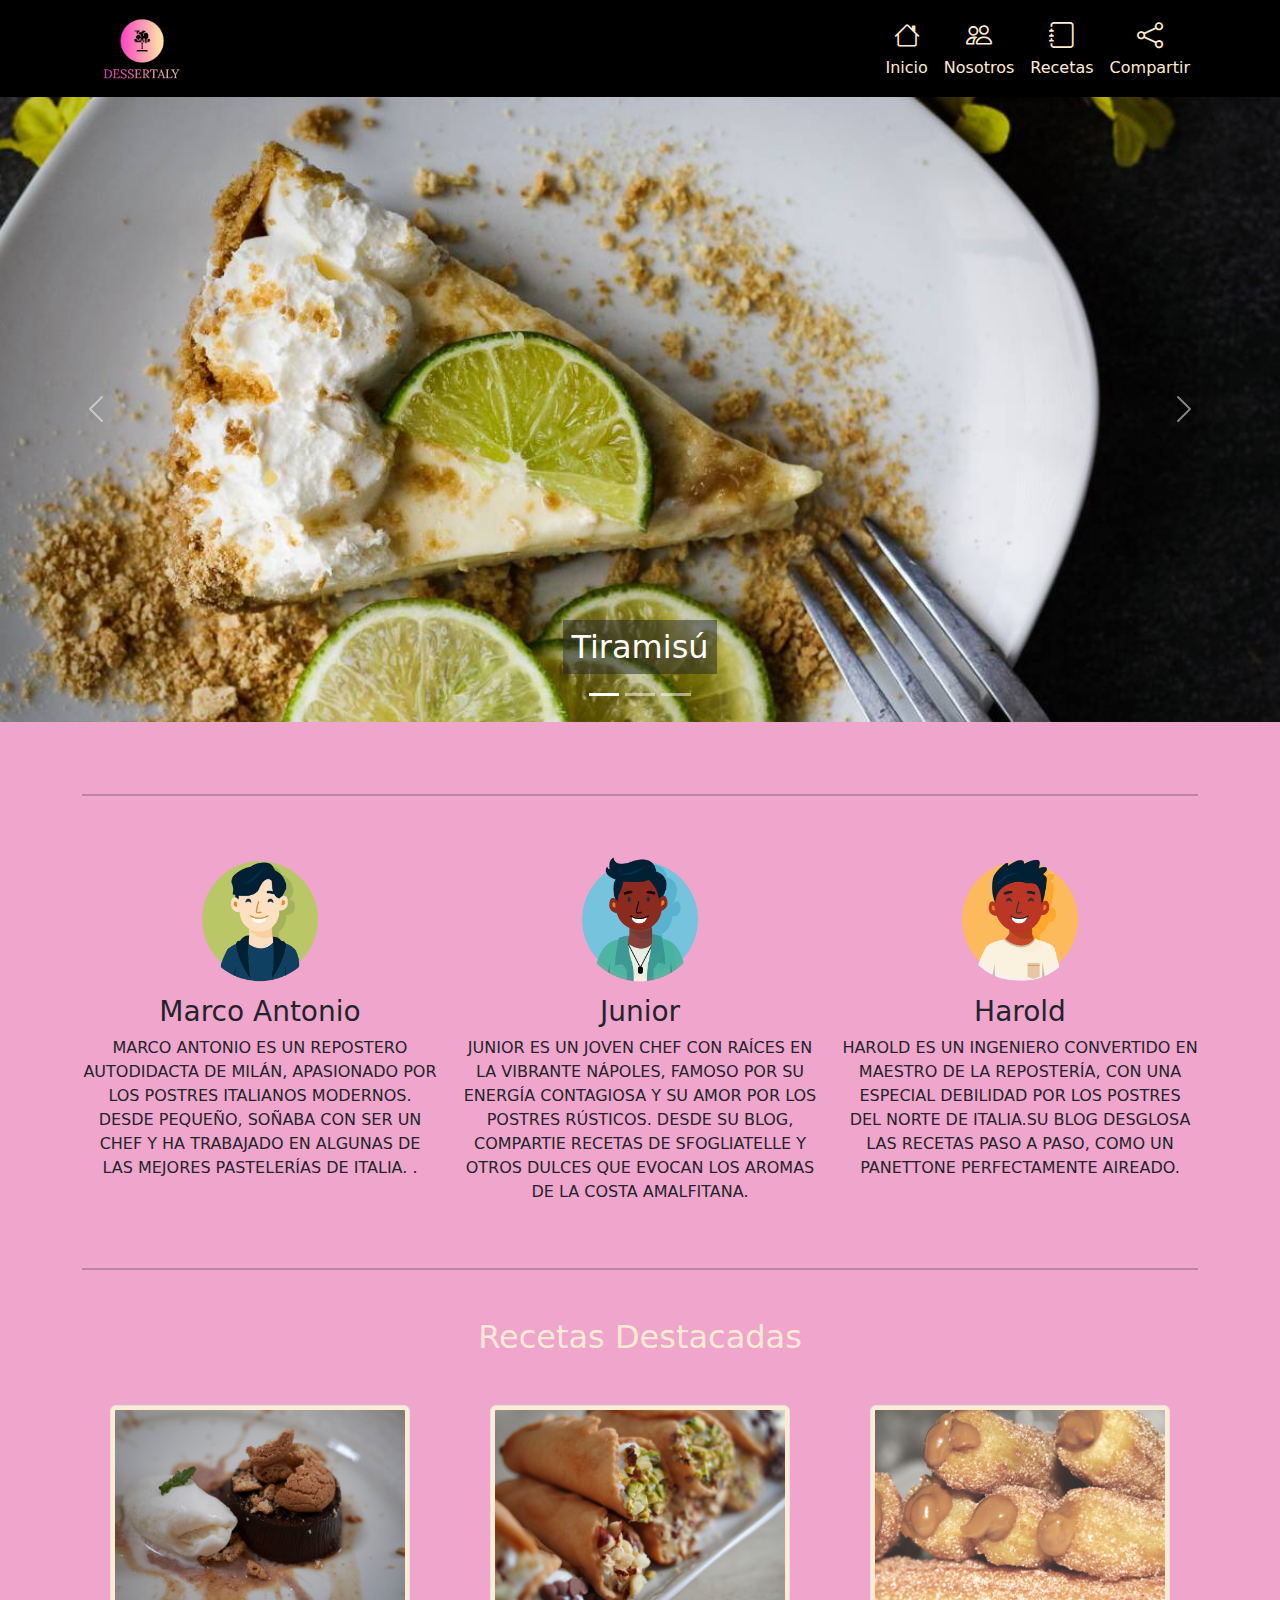
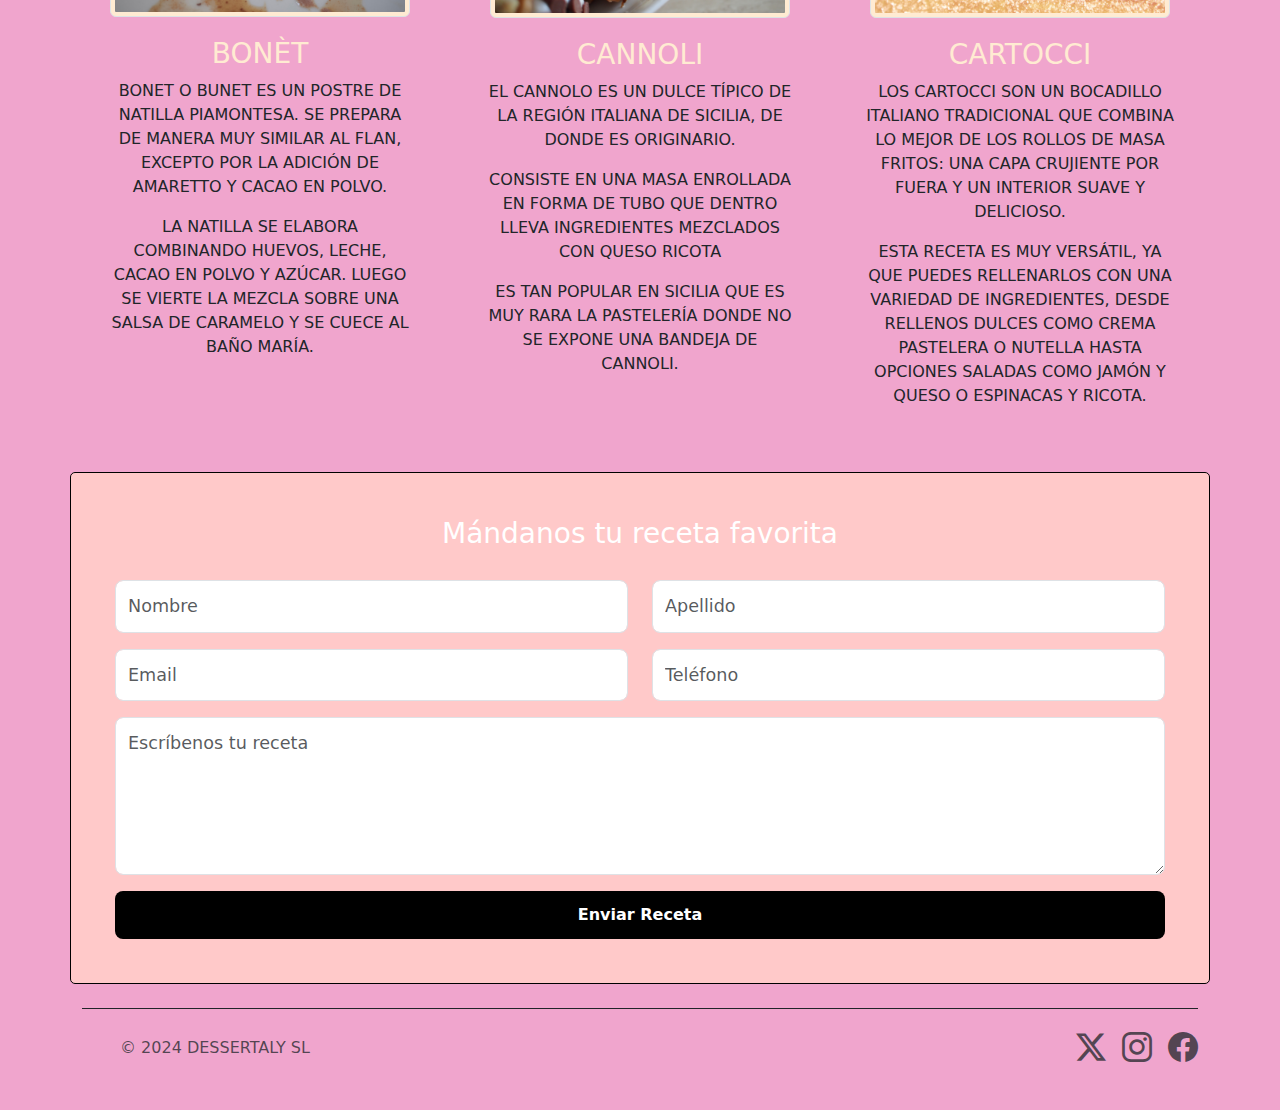
==== home.html @ dd1c9a58 "2024 foooter -aux" ====
<!DOCTYPE html>
<html lang="en">

<head>
  <meta charset="UTF-8">
  <meta name="viewport" content="width=device-width, initial-scale=1.0">
  <title>Home</title>
  <link href="https://cdn.jsdelivr.net/npm/bootstrap@5.3.3/dist/css/bootstrap.min.css" rel="stylesheet"
    integrity="sha384-QWTKZyjpPEjISv5WaRU9OFeRpok6YctnYmDr5pNlyT2bRjXh0JMhjY6hW+ALEwIH" crossorigin="anonymous">
  <link rel="stylesheet" href="https://cdn.jsdelivr.net/npm/bootstrap-icons@1.11.3/font/bootstrap-icons.min.css">
  <script src="https://cdn.jsdelivr.net/npm/bootstrap@5.3.3/dist/js/bootstrap.bundle.min.js"
    integrity="sha384-YvpcrYf0tY3lHB60NNkmXc5s9fDVZLESaAA55NDzOxhy9GkcIdslK1eN7N6jIeHz"
    crossorigin="anonymous"></script>
  <link rel="stylesheet" href="style.css">
  <link rel="icon" type="image/x-icon" href="/imagenes/logo_circular.png">
</head>

<body class="background">
  <!------------------------- Nav bar  ------------------------------------>
  <nav class="navbar navbar-expand-lg navbar-light py-1 sticky-top">
    <div class="container">
      <img id="logo" class="img-fluid mt-2" src="imagenes/logo.png">

      <button class="navbar-toggler" type="button" data-bs-toggle="collapse" data-bs-target="#navbarNavAltMarkup"
        aria-controls="navbarNavAltMarkup" aria-expanded="false" aria-label="Toggle navigation">
        <span class="navbar-toggler-icon"></span>
      </button>
      
      <div class="collapse navbar-collapse" id="navbarNavAltMa  rkup">
        <div class="navbar-nav ms-auto">
          <a class="nav-link active d-flex flex-column align-items-center" href="#">
            <i class="bi bi-house nav-bar-icons"></i>
            Inicio
          </a>

          <a class="nav-link d-flex flex-column align-items-center" href="#nosotros">
            <i class="bi bi-people nav-bar-icons"></i>
            Nosotros
          </a>

          <a class="nav-link d-flex flex-column align-items-center" href="recipes.html" target="_blank">
            <i class="bi bi-journal nav-bar-icons"></i>
            Recetas
          </a>

          <a class="nav-link d-flex flex-column align-items-center" href="#contact-form-link">
            <i class="bi bi-share nav-bar-icons"></i>
            Compartir
          </a>
        </div>
      </div>
    </div>
  </nav>


  <div data-bs-spy="scroll" data-bs-target="#navbar-example2" data-bs-offset="0" class="scrollspy-example" tabindex="0">

    <div id="carouselExampleIndicators" class="carousel slide  mx-auto" data-bs-ride="carousel" data-bs-interval="5000">
      <div class="carousel-indicators">
        <button type="button" data-bs-target="#carouselExampleIndicators" data-bs-slide-to="0" class="active"
          aria-current="true" aria-label="Slide 1"></button>
        <button type="button" data-bs-target="#carouselExampleIndicators" data-bs-slide-to="1"
          aria-label="Slide 2"></button>
        <button type="button" data-bs-target="#carouselExampleIndicators" data-bs-slide-to="2"
          aria-label="Slide 3"></button>
      </div>
      <div class="carousel-inner">
        <div class="carousel-item active">
          <img src="imagenes/postre1.png" class="d-block w-100" alt="...">
          <div class="carousel-caption d-none d-md-block">
            <h2 class="bg-dark bg-opacity-50 text-white d-inline-block p-2">Tiramisú</h2>

          </div>
        </div>
        <div class="carousel-item">
          <img src="imagenes/postre2.png" class="d-block w-100" alt="...">
          <div class="carousel-caption d-none d-md-block">
            <h2 class="bg-light text-dark d-inline-block">Helado</h2>
          </div>
        </div>
        <div class="carousel-item">
          <img src="imagenes/postre3.png" class="d-block w-100" alt="...">
          <div class="carousel-caption d-none d-md-block">
            <h2 class="bg-light text-dark d-inline-block">Roscón de nata</h2>
          </div>
        </div>
      </div>
      <button class="carousel-control-prev" type="button" data-bs-target="#carouselExampleIndicators"
        data-bs-slide="prev">
        <span class="carousel-control-prev-icon" aria-hidden="true"></span>
        <span class="visually-hidden">Previous</span>
      </button>
      <button class="carousel-control-next" type="button" data-bs-target="#carouselExampleIndicators"
        data-bs-slide="next">
        <span class="carousel-control-next-icon" aria-hidden="true"></span>
        <span class="visually-hidden">Next</span>
      </button>
    </div>

    <a href="/" class="mb-3 me-2 mb-md-0 text-muted text-decoration-none lh-1">
      <svg class="bi" width="30" height="24">
        <use xlink:href="#bootstrap" />
      </svg>
    </a>

    <div class="container">
      <hr class="border-dark my-5 border-2">
    </div>

    <!------------------------------------ Nosotros ----------------------------------->
    <div class="container" id="nosotros">
      <div class="row">
        <div class="col-12 col-md-4 d-flex flex-column align-items-center">
          <img class="profile_img img-fluid" src="imagenes/profile_icons/marco.png" alt="">
          <h3>Marco Antonio</h3>
          <p class="info">MARCO ANTONIO ES UN REPOSTERO AUTODIDACTA DE MILÁN, APASIONADO POR LOS POSTRES ITALIANOS MODERNOS. DESDE PEQUEÑO, SOÑABA CON SER UN CHEF Y HA TRABAJADO EN ALGUNAS DE LAS MEJORES PASTELERÍAS DE ITALIA. .</p>
        </div>
        <div class="col-12 col-md-4 d-flex flex-column align-items-center">
          <img class="profile_img img-fluid" src="imagenes/profile_icons/junior.png" alt="">
          <h3>Junior</h3>
          <p class="info">JUNIOR ES UN JOVEN CHEF CON RAÍCES EN LA VIBRANTE NÁPOLES, FAMOSO POR SU ENERGÍA CONTAGIOSA Y SU AMOR POR LOS POSTRES RÚSTICOS. DESDE SU BLOG, COMPARTIE RECETAS DE SFOGLIATELLE Y OTROS DULCES QUE EVOCAN LOS AROMAS DE LA COSTA AMALFITANA.</p>
        </div>
        <div class="col-12 col-md-4 d-flex flex-column align-items-center">
          <img class="profile_img img-fluid" src="imagenes/profile_icons/harold.png" alt="">
          <h3>Harold</h3>
          <p class="info">HAROLD ES UN INGENIERO CONVERTIDO EN MAESTRO DE LA REPOSTERÍA, CON UNA ESPECIAL DEBILIDAD POR LOS POSTRES DEL NORTE DE ITALIA.SU BLOG DESGLOSA LAS RECETAS PASO A PASO, COMO UN PANETTONE PERFECTAMENTE AIREADO.</p>
        </div>
      </div>
    </div>

    <div class="container">
      <hr class="border-dark my-5 border-2">
    </div>

    <!---------------------------- Recetas destacadas --------------------------------->
    <div class="container">
      <h2 class="text-center mb-5 titulo">Recetas Destacadas</h2>
      <div class="row">
        <!------------------- Postre 1 ------------------->
        <div class="col-12 col-md-4 d-flex flex-column align-items-center">
          <img class="recetas-des img-fluid img-thumbnail"  data-bs-toggle="modal" data-bs-target="#bonet"
            src="imagenes/BONÈT.png" alt="">

          <!------------------- Modal 1 ------------------->
          <div class="modal fade" id="bonet" data-bs-backdrop="static" data-bs-keyboard="false" tabindex="-1"
            aria-labelledby="staticBackdropLabel" aria-hidden="true">
            <div class="modal-dialog">
              <div class="modal-content modal-backgroud">
                <div class="modal-header">
                  <h1 class="modal-title fs-2" id="staticBackdropLabel">Preparación Bonet</h1>
                  <button type="button" class="btn-close" data-bs-dismiss="modal" aria-label="Close"></button>
                </div>
                <div class="modal-body">
                  <div class="container">
                    <div class="row">
                      <div class="col-12 text-center">
                        <img class="recetas-des img-fluid recetas-modal mb-4" src="imagenes/BONÈT.png" alt="">
                        <h3>BONET</h3>
                      </div>
                      <div>
                        <h3 class="mt-4 mb-2 text-start">INGREDIENTES</h3>
                        <ul>
                          <li>1/2 l de leche fresca entera</li>
                          <li>4 huevos</li>
                          <li>100 g de azúcar + 8 cucharaditas</li>
                          <li>150 g de amaretti + 10 para decorar</li>
                          <li>40 g de cacao en polvo sin azúcar</li>
                          <li>1/2 vasito de licor de café expreso</li>
                          <li>1/2 vasido de licor de ron o un licor de almendras</li>
                        </ul>
                      </div>
                      <div>
                        <h3 class="mt-4 mb-2 text-start">Elaboracion</h3>
                        <ul>
                          <li>1. Machacamos los amaretti en un mortero hasta obtener una harina fina. No pasa nada si nos queda algún pedacillo más grande. Reservamos en un cuenco.</li>
                          <li>2. En un cazo ponemos a calentar a fuego lento las 8 cucharaditas de azúcar. Removemos con una cuchara de madera de vez en cuando hasta que se haya disuelto completamente. Dejamos que tome un color ámbar. Repartimos el caramelo entre 8 moldes individuales para flan. Podemos utilizar moldes individuales o uno único. Tendrá que quedar cubierto todo el fondo. Esta operación se tiene que hacer rápidamente, porque el caramelo se enfría en seguida, y con mucho cuidado ya que el caramelo quema muchísimo.</li>
                          <li>3. En un bol mezclamos los huevos, el azúcar y el cacao tamizado (para evitar grumos).</li>
                          <li>4. Removemos bien con una espátula de silicona. Se podrían utilizar también unas varillas pero éstas incorporan aire en la masa lo que no nos daría un buen resultado. Mezclamos bien hasta que el azúcar se haya disuelto. Incorporamos el café, el ron y la leche y removemos bien de nuevo. Obtendremos una mezcla muy líquida.</li>
                          <li>5. Incorporamos por último los amaretti y mezclamos. Calentamos el horno a 150ºC y cocemos los bonet al baño maría. Para ello, rellenamos los moldes con la mezcla y los ponemos dentro de un molde con el borde alto. Rellenamos el molde con agua hasta 1/2 cm por debajo del borde de los moldes individuales y metemos en el horno caliente durante unos 50 minutos aproximadamente.</li>
                          <li>6. El bonet estará listo cuando empujando ligeramente con un dedo en el centro de uno de ellos veamos que la crema ofrece resistencia. Una vez cocidos los sacamos del horno y los dejamos enfriar completamente antes de meterlos en el frigo. Servimos el bonet frío, desmoldado en un plato individual acompañado de un amaretto.</li>
                        </ul>
                      </div>
                      <img class="recetas-des img-fluid recetas-modal" src="imagenes/modal/preparacion_bonet.png"
                        alt="">
                    </div>
                  </div>
                </div>
              </div>
            </div>
          </div>
          <!----------------- Descripción 1 -------------------->
          <h3 class="titulo_postre">BONÈT</h3>

          <div class="info px-4">
            <p>BONET O BUNET ES UN POSTRE DE NATILLA PIAMONTESA. SE PREPARA DE MANERA MUY SIMILAR 
                AL FLAN, EXCEPTO POR LA ADICIÓN DE AMARETTO Y CACAO EN POLVO. </p>
            <p>
                LA NATILLA SE ELABORA COMBINANDO HUEVOS,
                LECHE, CACAO EN POLVO Y AZÚCAR. LUEGO SE VIERTE LA MEZCLA SOBRE UNA SALSA DE CARAMELO Y SE CUECE AL 
                BAÑO MARÍA.
            </p>
          </div>   
        </div>

        <!----------------- Postre 2 -------------------->
        <div class="col-12 col-md-4 d-flex flex-column align-items-center">
          <img class="recetas-des img-fluid img-thumbnail" data-bs-toggle="modal" data-bs-target="#cannoli"
            src="imagenes/CANNOLI.png" alt="">

          <!------------------- Modal 2 ---------------------->
          <div class="modal fade" id="cannoli" data-bs-backdrop="static" data-bs-keyboard="false" tabindex="-1"
            aria-labelledby="staticBackdropLabel" aria-hidden="true">
            <div class="modal-dialog">
              <div class="modal-content modal-backgroud">
                <div class="modal-header">
                  <h1 class="modal-title fs-2" id="staticBackdropLabel">Preparación cannoli</h1>
                  <button type="button" class="btn-close" data-bs-dismiss="modal" aria-label="Close"></button>
                </div>
                <div class="modal-body">
                  <div class="container">
                    <div class="row">
                      <div class="col-12 text-center">
                        <img class="recetas-des img-fluid recetas-modal mb-4" src="imagenes/CANNOLI.png" alt="">
                        <h3>CANNOLI</h3>
                      </div>
                      <div>
                        <h3 class="mt-4 mb-2 text-start">INGREDIENTES</h3>
                        <ul>
                          <li>1 huevo</li>
                          <li>250 g de harina de repostería</li>
                          <li>40 g de azúcar glas</li>
                          <li>1 cucharadita de cacao</li>
                          <li>40 g de manteca de cerdo</li>
                          <li>Una pizca de sal</li>
                          <li>60 ml de vino Marsala</li>
                          <li>½ cucharadita de vinagre de vino blanco</li>
                          <li>Aceite de oliva suave abundante para freír</li>
                          <li>Pistacho en granillo para rematar</li>
                        </ul>
                      </div>
                      <div>
                        <h3 class="mt-4 mb-2 text-start">Elaboracion</h3>
                        <ul>
                          <li>1. Colocar la ricotta encima de un colador y dejar escurriendo todo lo que se pueda, plastando ligeramente de vez en cuando. Se puede dejar sobre el colador, filmada, en la nevera durante toda una noche para que quede la menor cantidad de suero posible. También se puede envolver en una tela de queso o estameña, apretando muy bien.</li>
                          <li>2. Cuando la ricotta ya esté bien seca, añadir el azúcar glas y batir con unas varillas de forma enérgica hasta que quede una crema sedosa. En este punto se pueden añadir los chips de chocolate o la fruta escarchada.</li>
                          <li>3. Meter la crema en una manga pastelera y dejar en la nevera al menos cinco horas.</li>
                          <li>4. Para preparar la masa, batir la manteca con unas varillas potentes junto con el azúcar y la sal, hasta que espume ligeramente. Añadir el huevo y seguir batiendo.</li>
                          <li>5. Mezclar la harina con el cacao e ir incorporando la mezcla a la anterior; añadir también poco a poco el vinagre y el vino. Trabajar hasta conseguir una masa que no se pegue demasiado, añadir un poco más de harina si fuese necesario, pero no puede ser mucha ya que la masa tiene que ser húmeda.</li>
                          <li>6. Cubrir la masa con papel film y dejar en la nevera durante una hora.</li>
                          <li>7. Estirar la masa hasta conseguir dos o tres milímetros de grosor, con la máquina de pasta o con el rodillo. Siempre espolvoreando un poco de harina por fuera.</li>
                          <li>8. Dividir las láminas de masa en cuadrados de 10x10 cm aproximadamente.</li>
                          <li>9. Enrollar los cuadrados en el molde para freír pegando dos esquinas, con las puntas hacia fuera (como un rombo). Para pegar las dos puntas utilizar un poco de huevo batido. Dejar reposar en la nevera 30 minutos.</li>
                          <li>10. Calentar abundante aceite en una sartén honda o en un cazo. Cuando esté bien caliente, freír los canutillos uno a uno. Cuando suflen ligeramente y se vean rígidos, no más de un minuto, retirar del aceite y pasar a un papel absorbente.</li>
                          <li>11. Es muy importante retirar el molde en ese momento, con mucho cuidado de no quemarnos: si esperamos mucho se quedará pegado y nos costará muchísimo quitarlo. En ese momento dejar enfriar completamente la masa.</li>
                          <li>12. A la hora de servir, rellenar con la crema y poner el granillo de pistacho en los bordes.</li>
                        </ul>
                      </div>
                      <img class="recetas-des img-fluid recetas-modal" src="imagenes/modal/preparacion_cannoli.png" alt="">
                    </div>
                  </div>
                </div>
              </div>
            </div>
          </div>

          <!----------------- Descripción 2 -------------------->
          <h3 class="titulo_postre">CANNOLI</h3>

          <div class="info px-4">
            <p>EL CANNOLO ES UN DULCE TÍPICO DE LA REGIÓN ITALIANA DE SICILIA, DE DONDE ES ORIGINARIO.</p>

            <p>
                CONSISTE EN UNA MASA ENROLLADA EN FORMA DE TUBO QUE DENTRO LLEVA INGREDIENTES MEZCLADOS CON 
                QUESO RICOTA
            </p>    

            <p>
                ES TAN POPULAR EN SICILIA QUE ES MUY RARA LA PASTELERÍA DONDE NO SE EXPONE UNA BANDEJA
                 DE CANNOLI.
            </p>
          </div> 
        </div>

        <!----------------- Postre 3 -------------------->
        <div class="col-12 col-md-4 d-flex flex-column align-items-center">
          <img class="recetas-des img-fluid img-thumbnail" data-bs-toggle="modal" data-bs-target="#cartocci"
            src="imagenes/CARTOCCI.png" alt="">

          <!--------------- Modal 3 ----------------->
          <div class="modal fade" id="cartocci" data-bs-backdrop="static" data-bs-keyboard="false" tabindex="-1"
            aria-labelledby="staticBackdropLabel" aria-hidden="true">
            <div class="modal-dialog">
              <div class="modal-content modal-backgroud">
                <div class="modal-header">
                  <h1 class="modal-title fs-2" id="staticBackdropLabel">Preparación Cartocci</h1>
                  <button type="button" class="btn-close" data-bs-dismiss="modal" aria-label="Close"></button>
                </div>
                <div class="modal-body">
                  <div class="container">
                    <div class="row">
                      <div class="col-12 text-center">
                        <img class="recetas-des img-fluid recetas-modal mb-4" src="imagenes/CARTOCCI.png" alt="">
                        <h3>CARTOCCI</h3>
                      </div>
                      <div>
                        <h3 class="mt-4 mb-2 text-start">INGREDIENTES</h3>
                        <ul>
                          <li>500 gramos de harina </li>
                          <li>250 ml de agua tibia </li>
                          <li>10 gramos de levadura fresca o 5 gramos de levadura seca </li>
                          <li>1 cucharadita de sal </li>
                          <li>2 cucharadas de aceite de oliva </li>
                          <li>Relleno de tu elección </li>
                          <li>Aceite para freír  </li>
                          <li>Azúcar glas </li>
                        </ul>
                      </div>
                      <div>
                        <h3 class="mt-4 mb-2 text-start">Elaboracion</h3>
                        <ul>
                          <li>1. En un bol grande, disuelve la levadura en el agua tibia. Deja reposar durante unos minutos hasta que se active. </li>
                          <li>2. Añade la harina y la sal al bol con la levadura activada. Mezcla bien hasta obtener una masa homogénea.  </li>
                          <li>3. Agrega el aceite de oliva y amasa la masa en una superficie ligeramente enharinada durante unos 10 minutos, o hasta que la masa sea suave y elástica.  </li>
                          <li>4. Forma una bola con la masa y colócala en un bol engrasado. Cubre con un paño húmedo y deja reposar en un lugar cálido durante aproximadamente 1 hora, o hasta que la masa haya duplicado su tamaño.  </li>
                          <li>5. Una vez que la masa haya levado, divídela en porciones pequeñas y estira cada porción en forma de círculo.  </li>
                          <li>6. Coloca una cucharada del relleno de tu elección en el centro de cada círculo de masa.  </li>
                          <li>7. Doble la masa sobre el relleno para formar un rollo y sella bien los bordes.  </li>
                          <li>8. Calienta el aceite en una sartén grande a fuego medio-alto.  </li>
                          <li>9. Fríe los Cartocci en el aceite caliente hasta que estén dorados y crujientes por ambos lados.</li>
                          <li>10. Retira los Cartocci del aceite y colócalos en papel absorbente para eliminar el exceso de grasa. </li>
                        </ul>
                      </div>
                      <img class="recetas-des img-fluid recetas-modal" src="imagenes/modal/preparacion_carroci.png" alt="">
                    </div>
                  </div>
                </div>
              </div>
            </div>
          </div>
          <!----------------- Descripción 3 -------------------->
          <h3 class="titulo_postre">CARTOCCI</h3>

          <div class="info px-4">
            <p>LOS CARTOCCI SON UN BOCADILLO ITALIANO TRADICIONAL QUE COMBINA LO MEJOR DE LOS ROLLOS DE MASA FRITOS: 
                UNA CAPA CRUJIENTE POR FUERA Y UN INTERIOR SUAVE Y DELICIOSO.</p>

            <p>
                ESTA RECETA ES MUY VERSÁTIL, YA QUE PUEDES RELLENARLOS CON UNA VARIEDAD DE INGREDIENTES, DESDE
                 RELLENOS DULCES COMO CREMA PASTELERA O NUTELLA HASTA OPCIONES SALADAS COMO JAMÓN Y QUESO O ESPINACAS Y RICOTA. 
            </p>    
          </div>  
        </div>
      </div>
    </div>

    <!----------------------------- Formulario de contacto ----------------------------->
    <div class="container contact-form mt-5 mb-3" id="contact-form-link">
      <form method="post" class="p-4">
        <h3 class="text-center">Mándanos tu receta favorita</h3>
        <!-- Nombre y Apellido -->
        <div class="row">
          <div class="col-md-6 mb-3">
            <input type="text" name="txtName" class="form-control" placeholder="Nombre" />
          </div>
          <div class="col-md-6 mb-3">
            <input type="text" name="txtLastName" class="form-control" placeholder="Apellido" />
          </div>
        </div>

        <!-- Email y Teléfono -->
        <div class="row">
          <div class="col-md-6 mb-3">
            <input type="email" name="txtEmail" class="form-control" placeholder="Email" />
          </div>
          <div class="col-md-6 mb-3">
            <input type="tel" name="txtPhone" class="form-control" placeholder="Teléfono" />
          </div>
        </div>

        <!-- Receta -->
        <div class="row">
          <div class="col-md-12 mb-3">
            <textarea name="txtMsg" class="form-control" placeholder="Escríbenos tu receta" rows="5"></textarea>
          </div>
        </div>

        <div class="text-center">
          <button type="submit" class="btn btnContact">Enviar Receta</button>
        </div>
      </form>
    </div>
  </div>
    <!-------------------------------- Footer  ---------------------------------->
    <div class="container">
      <footer class="d-flex flex-wrap justify-content-between align-items-center py-3 my-4 border-top border-dark">
        <div class="col-md-4 d-flex align-items-center">
          <a href="/" class="mb-3 me-2 mb-md-0 text-muted text-decoration-none lh-1">
            <svg class="bi" width="30" height="24">
              <use xlink:href="#bootstrap" />
            </svg>
          </a>
          <span class="text-muted">&copy; 2024 DESSERTALY SL</span>
        </div>

        <ul class="nav col-md-4 justify-content-end list-unstyled d-flex">
          <li class="ms-3"><a class="text-muted" href="https://twitter.com/?lang=es" target="_blank">
              <i class="bi bi-twitter-x footer-icons"></i>
            </a></li>
          <li class="ms-3"><a class="text-muted" href="https://www.instagram.com" target="_blank">
              <i class="bi bi-instagram footer-icons"></i>
            </a></li>
          <li class="ms-3"><a class="text-muted" href="https://www.facebook.com/?locale=es_ES" target="_blank">
              <i class="bi bi-facebook footer-icons"></i>
            </a></li>
        </ul>
      </footer>
    </div>
  
    <audio autoplay loop src="/imagenes/sonido.mp3"></audio>
</body>

</html>
---- style.css ----
body {
    cursor: url('imagenes/puntero.png'), auto;
}
.background {
    background-color: #F0A5CD;
}
/*- ------------------------------------------------------------------------*/
/*- --------------------------- Modal de postre-----------------------------*/
.modal-backgroud{
    background-color: #F0A5CD;
}
.modal-dialog {
    margin: auto; 
}
.modal-content {
    padding-left: 40px;
    padding-right: 40px;
    padding-bottom: 40px;
    padding-top: 20px;
}
.modal-body {
padding: 0; 
}
.modal-content  .container {
    padding: 0;
    margin: 0; 
}
.modal-header {
    border-bottom: none;
    padding-top: 0;
}
.modal-header h1{
    margin: 0 auto;
}
.recetas-des {
    width: 300px;
    height: auto;
}

.recetas-modal{
    width: 500px;
    height: auto;
}
/*- ------------------------------------------------------------------------*/
/*- ------------------------------ Elementos--------------------------------*/
.icono {
    color: #FFEBD2;
}
.boton {
    color: #FFEBD2;
}
h3 {
    text-align: center;
}
.info {
    text-align: center;
}
.footer-icons{
    font-size: 30px; 
}
#logo {
    width: 120px;
    height: auto;
}
.profile_img {
    width: 150px;
    height: auto;
}
.titulo{
    color: #FFEBD2;
}
.titulo_postre {
    color: #FFEBD2;
    text-align: center;
    margin-top: 20px;  
}
/*- ------------------------------------------------------------------------*/
/*- ----------------- Cosas de la barra de navegación ----------------------*/
.navbar {
    background-color: #000000;
}
/* Color de fondo del buscador ??????? */
.buscador {
    color: #FFEBD2;
}
/*Iconos del navegador con tamaños seteados*/
.nav-bar-icons {
    font-size: 26px;
    color: #FFEBD2;
}
/*Letras de los iconos del nav bar*/
.nav-link {
    color: #FFEBD2 !important;
}
.nav-link:hover {
    transform: scale(1.2);
}
/*- ------------------------------------------------------------------------*/
/*- ---------------------------- Formulartio -------------------------------*/
.contact-form {
    background: #ffc9c9;
    border: solid black 1px;
    border-radius: 5px;
    padding: 20px;
}
.contact-form h3 {
    margin-bottom: 30px;
    color: white;
    text-align: center;
}
/* Campos de formulario */
  .contact-form .form-control {
    border-radius: 0.5rem;
    font-size: 1.1rem;
    padding: 12px;
}
/* Botón de envío */
.contact-form .btnContact {
    width: 100%;  
    border: none;
    border-radius: 0.5rem;
    padding: 12px;
    background: #000000;
    font-weight: 600;
    color: #fff;
    cursor: pointer;
}
.carousel-inner img {
    max-height: 625px;
    object-fit: cover;
}
  .img-thumbnail {
    background-color: #FFEBD2 !important;
}

.pagination > li > a
{
    background-color: white;
    color: black;
    border: black;
}

.pagination > .active > a
{
    color: white;
    background-color: black !Important;
    border: black;

}

#nosotros {
    scroll-margin-top: 120px; 
}
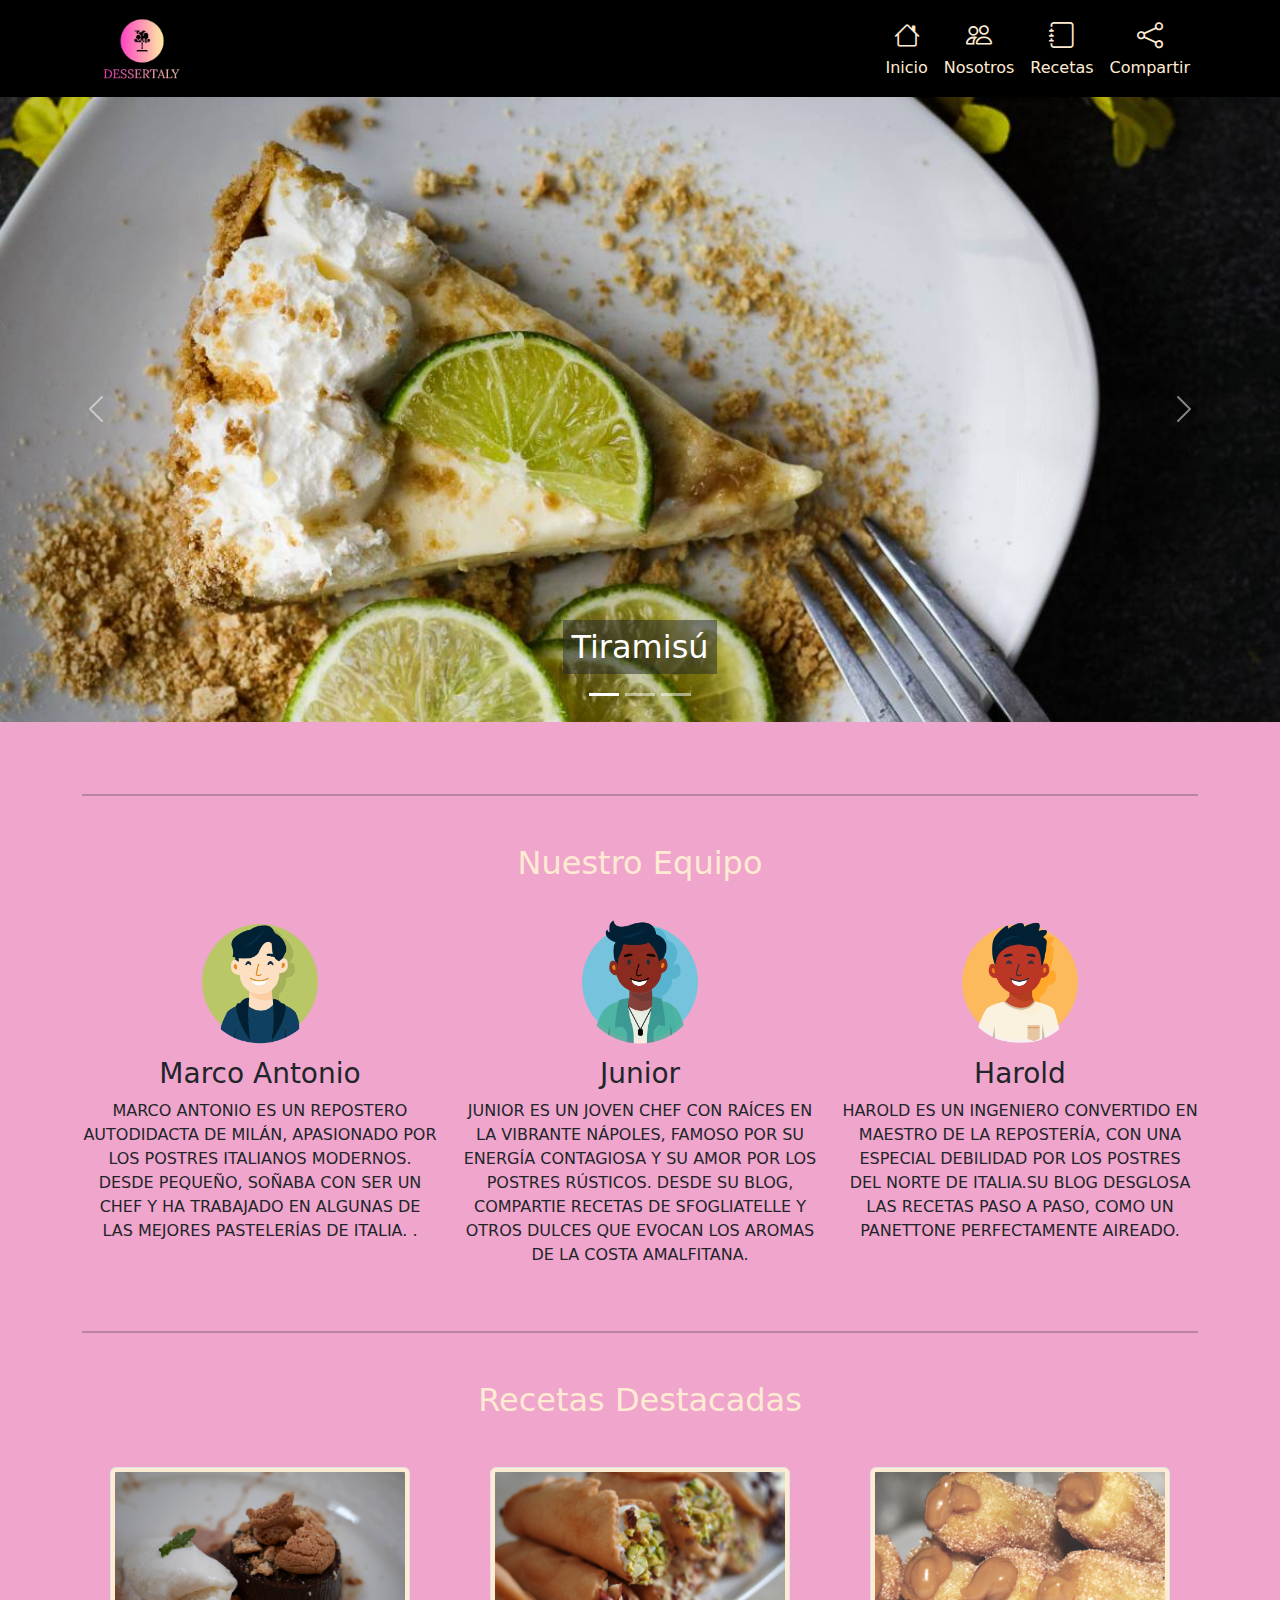
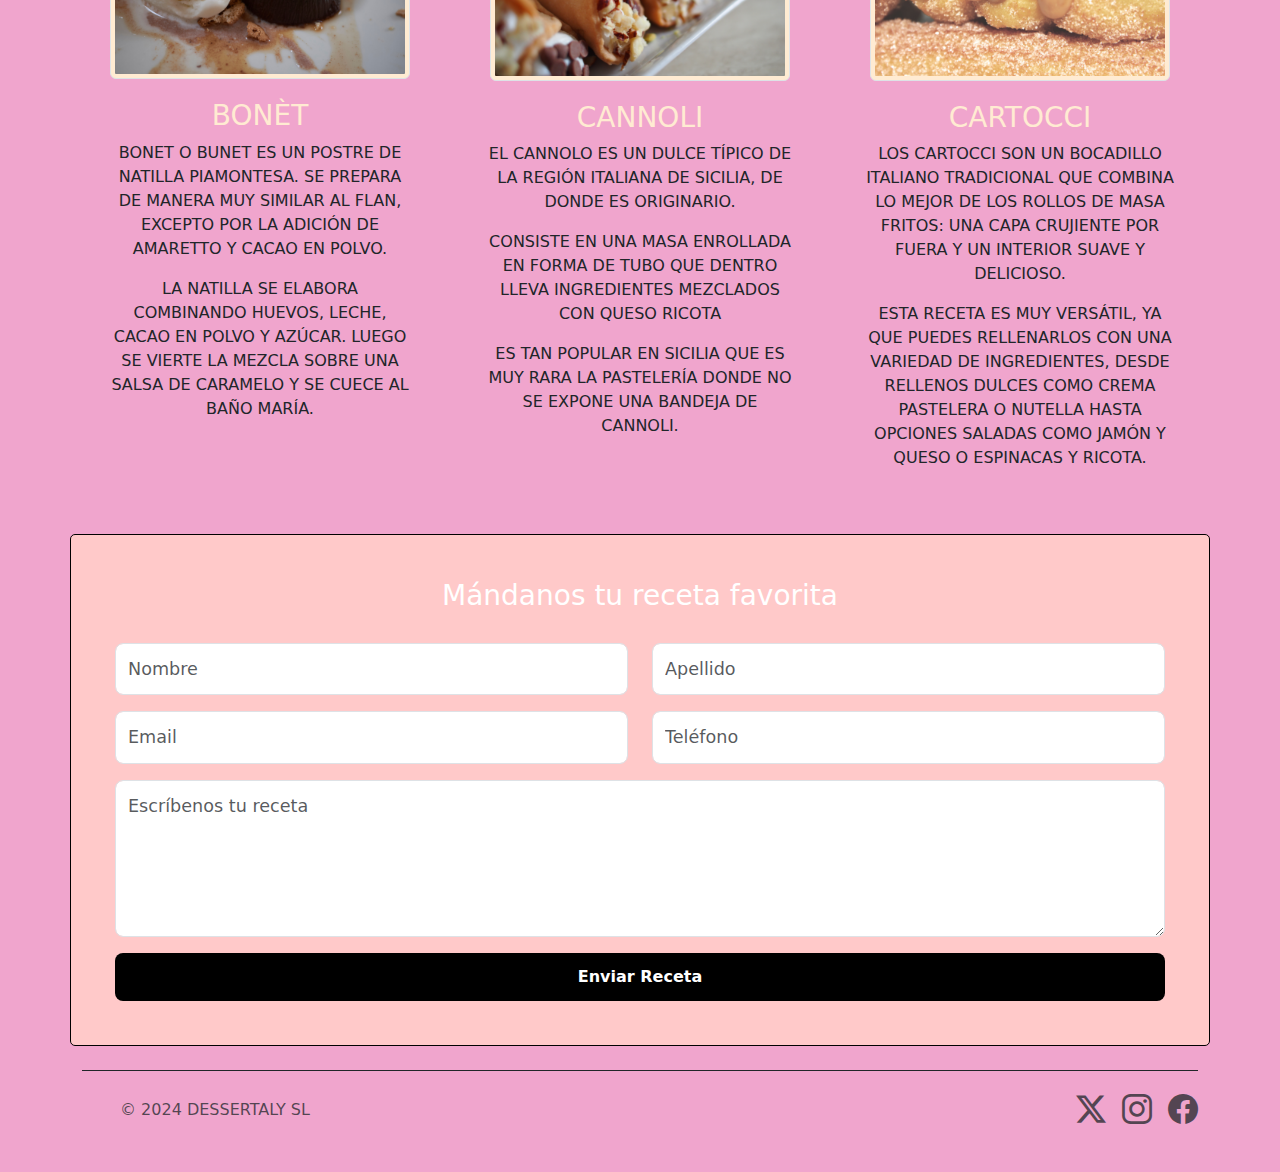
==== commit 4ce0c13b: "Change click pointer -aux" ====
--- a/home.html
+++ b/home.html
@@ -75,13 +75,13 @@
         <div class="carousel-item">
           <img src="imagenes/postre2.png" class="d-block w-100" alt="...">
           <div class="carousel-caption d-none d-md-block">
-            <h2 class="bg-light text-dark d-inline-block">Helado</h2>
+            <h2 class="bg-dark bg-opacity-50 text-white d-inline-block p-2">Helado</h2>
           </div>
         </div>
         <div class="carousel-item">
           <img src="imagenes/postre3.png" class="d-block w-100" alt="...">
           <div class="carousel-caption d-none d-md-block">
-            <h2 class="bg-light text-dark d-inline-block">Roscón de nata</h2>
+            <h2 class="bg-dark bg-opacity-50 text-white d-inline-block p-2">Roscón de nata</h2>
           </div>
         </div>
       </div>
@@ -108,6 +108,8 @@
     </div>
 
     <!------------------------------------ Nosotros ----------------------------------->
+    <h2 class="text-center mb-4 titulo">Nuestro Equipo</h2>
+
     <div class="container" id="nosotros">
       <div class="row">
         <div class="col-12 col-md-4 d-flex flex-column align-items-center">
--- a/style.css
+++ b/style.css
@@ -3,7 +3,8 @@
 }
 .background {
     background-color: #F0A5CD;
-}
+}   
+
 /*- ------------------------------------------------------------------------*/
 /*- --------------------------- Modal de postre-----------------------------*/
 .modal-backgroud{
@@ -92,6 +93,10 @@
 .nav-link {
     color: #FFEBD2 !important;
 }
+.nav-link:hover{
+    cursor: url('imagenes/click.png'), auto;
+}
+
 .nav-link:hover {
     transform: scale(1.2);
 }
@@ -149,7 +154,7 @@
 }
 
 #nosotros {
-    scroll-margin-top: 120px; 
+    scroll-margin-top: 200px; 
 }
 
 
